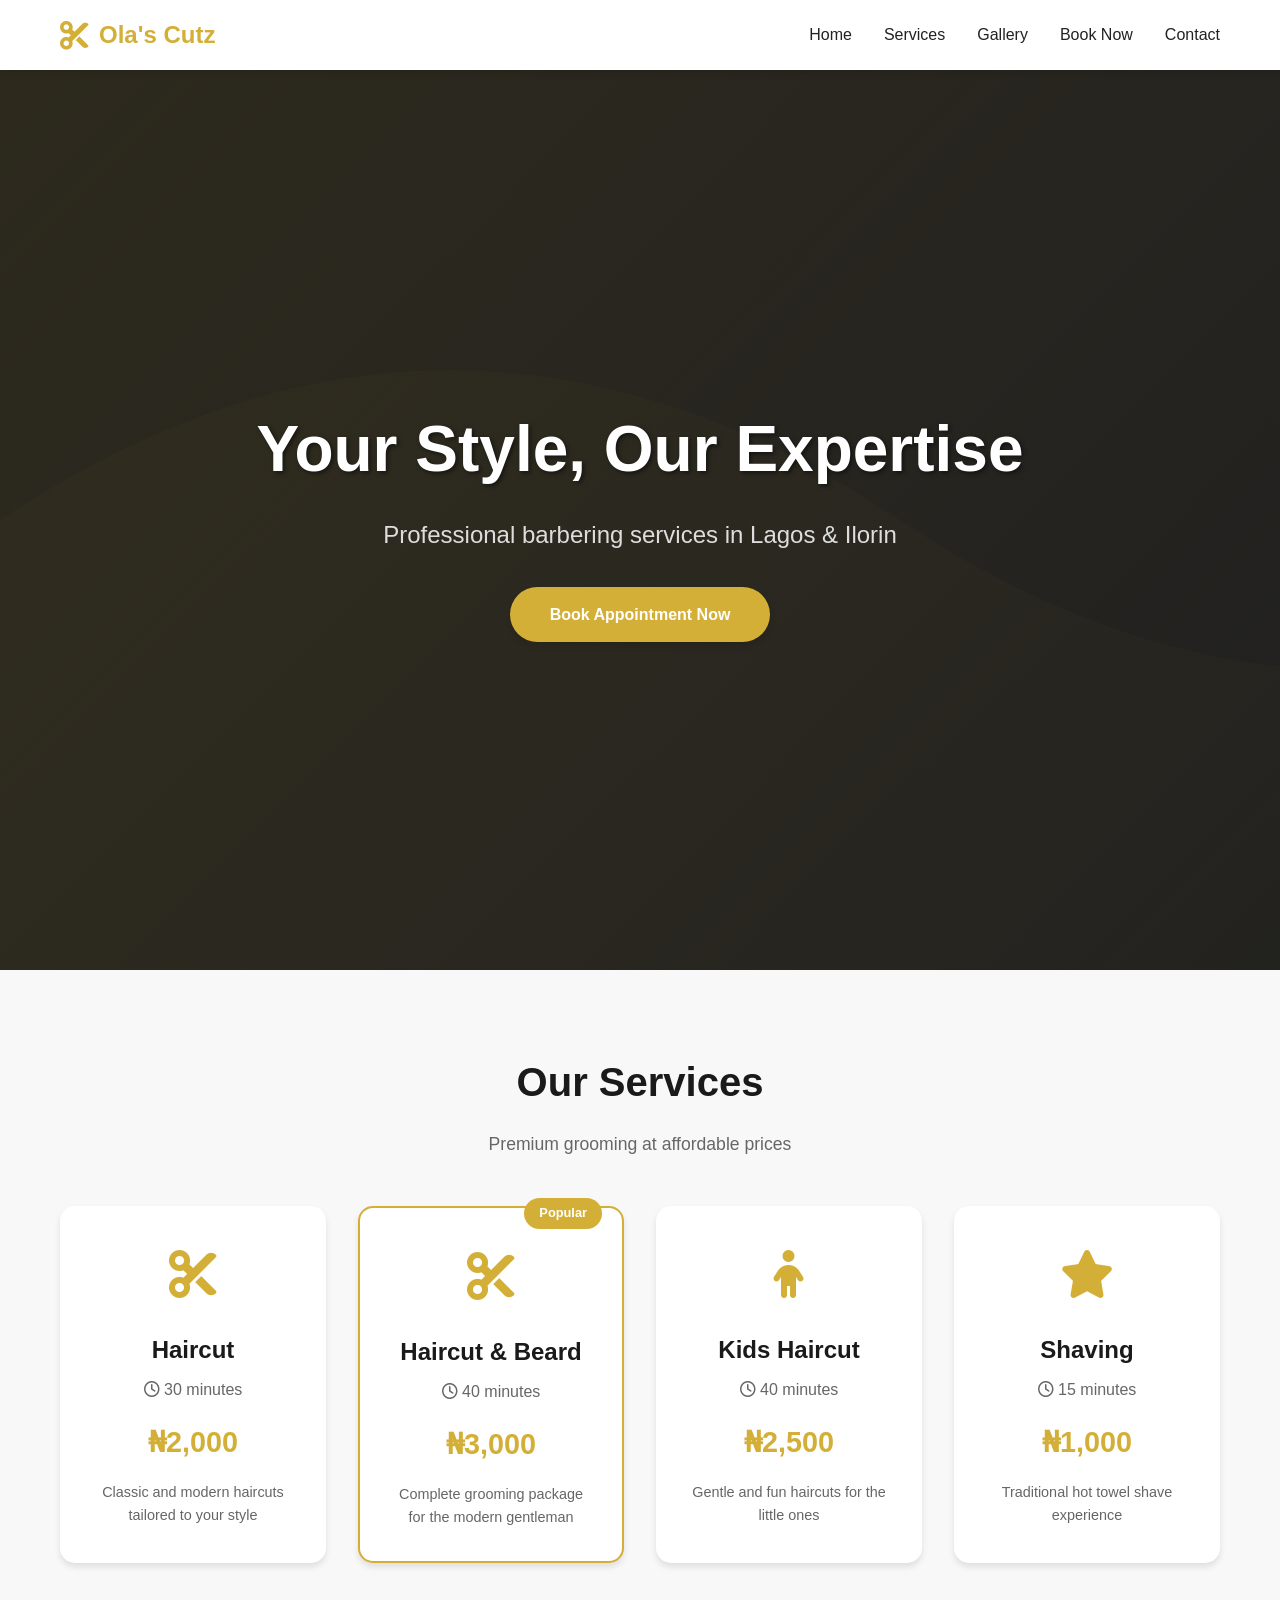
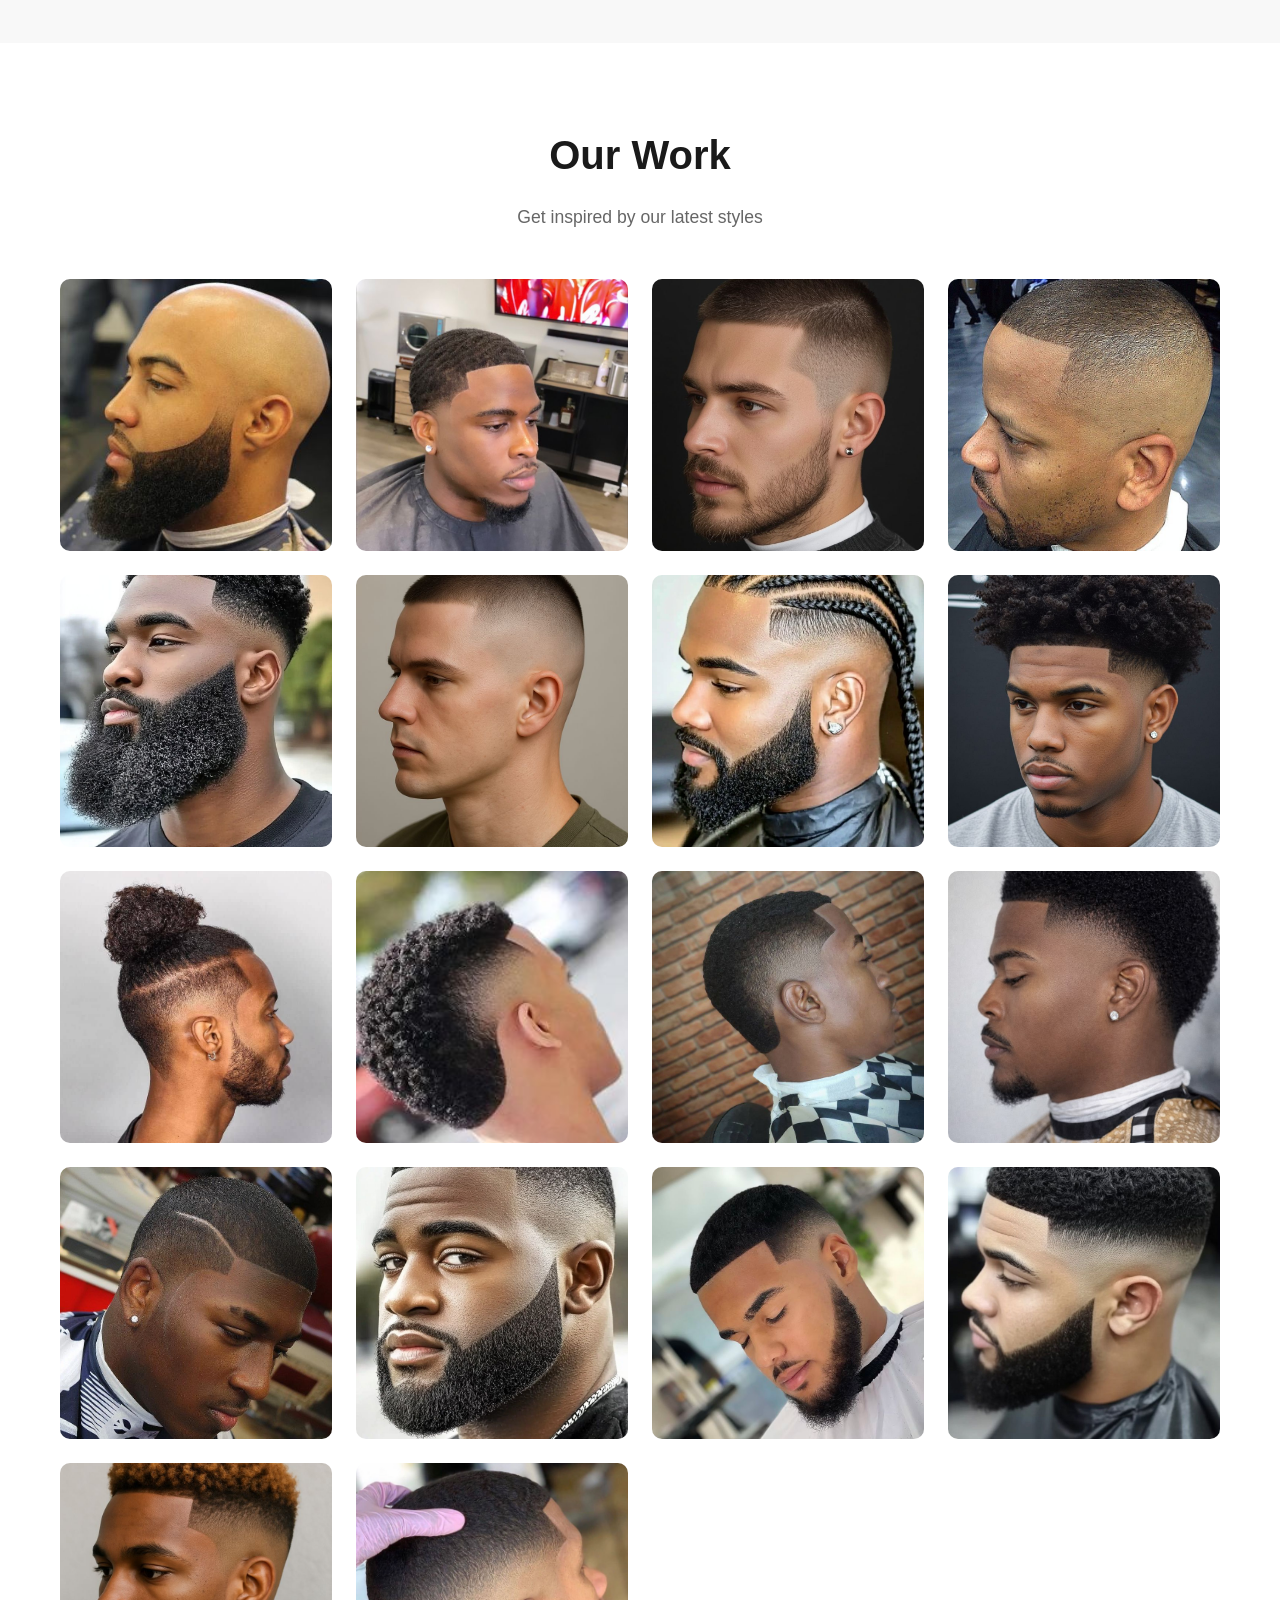
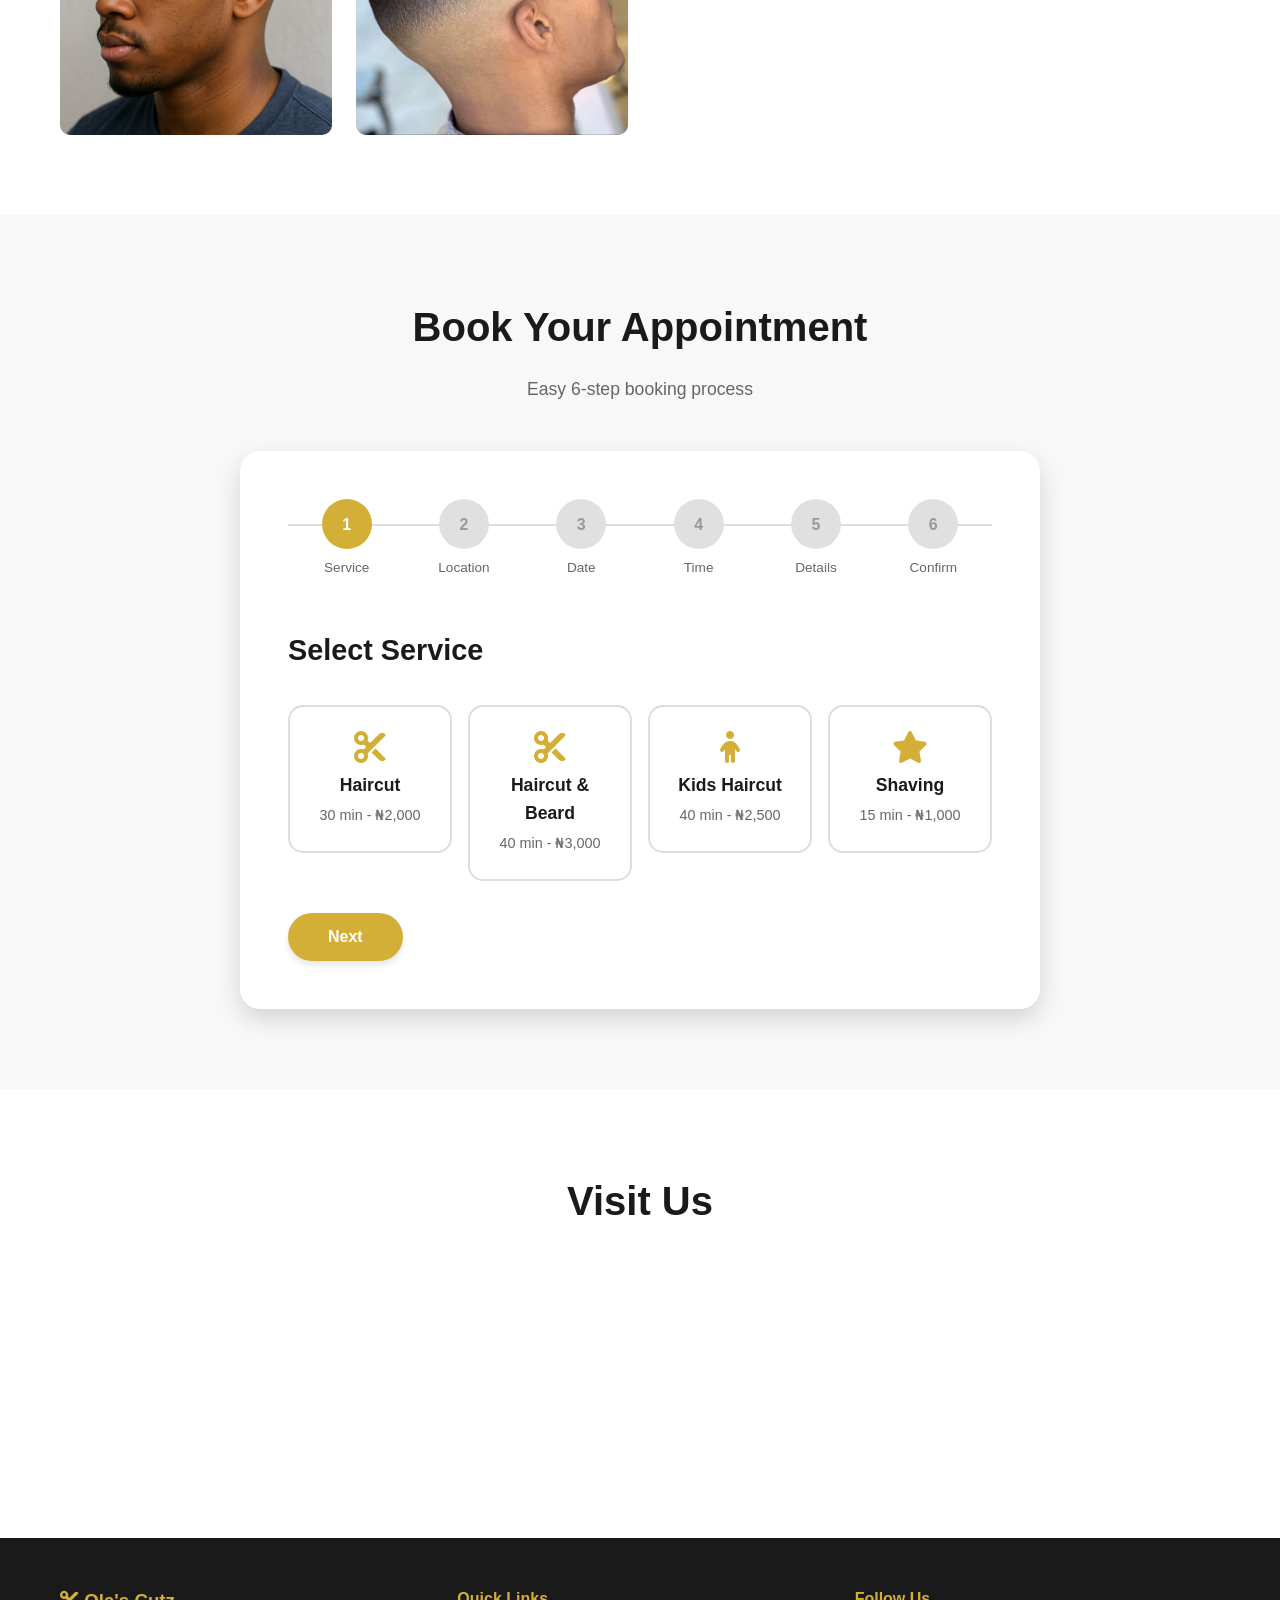
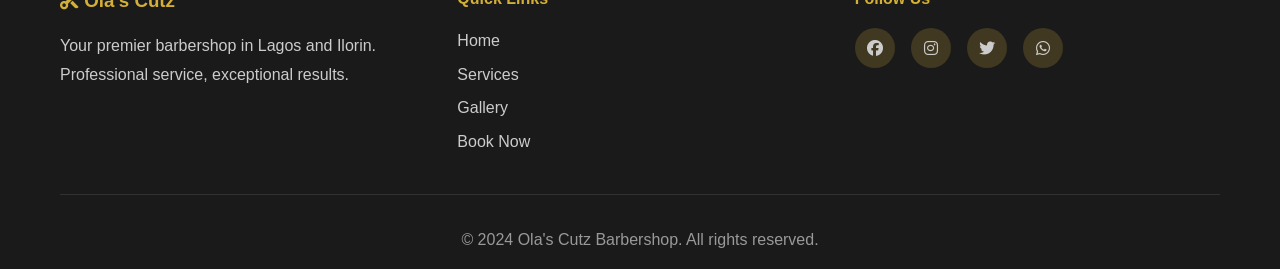
==== index.html @ 47288330 "Add files via upload" ====
<!DOCTYPE html>
<html lang="en">
<head>
    <meta charset="UTF-8">
    <meta name="viewport" content="width=device-width, initial-scale=1.0">
    <title>Ola's Cutz Barbershop - Book Your Appointment Online</title>
    <link rel="stylesheet" href="styles.css">
    <link rel="stylesheet" href="https://cdnjs.cloudflare.com/ajax/libs/font-awesome/6.4.0/css/all.min.css">
</head>
<body>
    <!-- Navigation -->
    <nav class="navbar">
        <div class="container">
            <div class="nav-wrapper">
                <div class="logo">
                    <i class="fas fa-cut"></i>
                    <span>Ola's Cutz</span>
                </div>
                <div class="nav-menu" id="navMenu">
                    <a href="#home" class="nav-link">Home</a>
                    <a href="#services" class="nav-link">Services</a>
                    <a href="#gallery" class="nav-link">Gallery</a>
                    <a href="#booking" class="nav-link">Book Now</a>
                    <a href="#contact" class="nav-link">Contact</a>
                </div>
                <button class="mobile-toggle" id="mobileToggle">
                    <span></span>
                    <span></span>
                    <span></span>
                </button>
            </div>
        </div>
    </nav>

    <!-- Hero Section -->
    <section class="hero" id="home">
        <div class="hero-overlay"></div>
        <div class="container">
            <div class="hero-content">
                <h1 class="hero-title">Your Style, Our Expertise</h1>
                <p class="hero-subtitle">Professional barbering services in Lagos & Ilorin</p>
                <a href="#booking" class="btn btn-primary">Book Appointment Now</a>
            </div>
        </div>
    </section>

    <!-- Services Section -->
    <section class="services" id="services">
        <div class="container">
            <h2 class="section-title">Our Services</h2>
            <p class="section-subtitle">Premium grooming at affordable prices</p>
            <div class="services-grid">
                <div class="service-card">
                    <div class="service-icon">
                        <i class="fas fa-scissors"></i>
                    </div>
                    <h3>Haircut</h3>
                    <p class="service-duration"><i class="far fa-clock"></i> 30 minutes</p>
                    <p class="service-price">₦2,000</p>
                    <p class="service-desc">Classic and modern haircuts tailored to your style</p>
                </div>
                <div class="service-card featured">
                    <div class="popular-badge">Popular</div>
                    <div class="service-icon">
                        <i class="fas fa-cut"></i>
                    </div>
                    <h3>Haircut & Beard</h3>
                    <p class="service-duration"><i class="far fa-clock"></i> 40 minutes</p>
                    <p class="service-price">₦3,000</p>
                    <p class="service-desc">Complete grooming package for the modern gentleman</p>
                </div>
                <div class="service-card">
                    <div class="service-icon">
                        <i class="fas fa-child"></i>
                    </div>
                    <h3>Kids Haircut</h3>
                    <p class="service-duration"><i class="far fa-clock"></i> 40 minutes</p>
                    <p class="service-price">₦2,500</p>
                    <p class="service-desc">Gentle and fun haircuts for the little ones</p>
                </div>
                <div class="service-card">
                    <div class="service-icon">
                        <i class="fas fa-star"></i>
                    </div>
                    <h3>Shaving</h3>
                    <p class="service-duration"><i class="far fa-clock"></i> 15 minutes</p>
                    <p class="service-price">₦1,000</p>
                    <p class="service-desc">Traditional hot towel shave experience</p>
                </div>
            </div>
        </div>
    </section>

    <!-- Gallery Section -->
    <section class="gallery" id="gallery">
        <div class="container">
            <h2 class="section-title">Our Work</h2>
            <p class="section-subtitle">Get inspired by our latest styles</p>
            <div class="gallery-grid" id="galleryGrid">
                <!-- Gallery images will be generated dynamically -->
            </div>
        </div>
    </section>

    <!-- Lightbox Modal -->
    <div class="lightbox" id="lightbox">
        <button class="lightbox-close" id="lightboxClose">&times;</button>
        <button class="lightbox-nav lightbox-prev" id="lightboxPrev">
            <i class="fas fa-chevron-left"></i>
        </button>
        <img src="" alt="Gallery Image" id="lightboxImg">
        <button class="lightbox-nav lightbox-next" id="lightboxNext">
            <i class="fas fa-chevron-right"></i>
        </button>
    </div>

    <!-- Booking Section -->
    <section class="booking" id="booking">
        <div class="container">
            <h2 class="section-title">Book Your Appointment</h2>
            <p class="section-subtitle">Easy 6-step booking process</p>
            
            <div class="booking-container">
                <!-- Progress Indicator -->
                <div class="progress-bar">
                    <div class="progress-step active" data-step="1">
                        <div class="step-number">1</div>
                        <div class="step-label">Service</div>
                    </div>
                    <div class="progress-step" data-step="2">
                        <div class="step-number">2</div>
                        <div class="step-label">Location</div>
                    </div>
                    <div class="progress-step" data-step="3">
                        <div class="step-number">3</div>
                        <div class="step-label">Date</div>
                    </div>
                    <div class="progress-step" data-step="4">
                        <div class="step-number">4</div>
                        <div class="step-label">Time</div>
                    </div>
                    <div class="progress-step" data-step="5">
                        <div class="step-number">5</div>
                        <div class="step-label">Details</div>
                    </div>
                    <div class="progress-step" data-step="6">
                        <div class="step-number">6</div>
                        <div class="step-label">Confirm</div>
                    </div>
                </div>

                <!-- Booking Form -->
                <div class="booking-form">
                    <!-- Step 1: Select Service -->
                    <div class="form-step active" data-step="1">
                        <h3>Select Service</h3>
                        <div class="service-options">
                            <label class="service-option">
                                <input type="radio" name="service" value="Haircut|30|2000">
                                <div class="option-content">
                                    <i class="fas fa-scissors"></i>
                                    <h4>Haircut</h4>
                                    <p>30 min - ₦2,000</p>
                                </div>
                            </label>
                            <label class="service-option">
                                <input type="radio" name="service" value="Haircut & Beard|40|3000">
                                <div class="option-content">
                                    <i class="fas fa-cut"></i>
                                    <h4>Haircut & Beard</h4>
                                    <p>40 min - ₦3,000</p>
                                </div>
                            </label>
                            <label class="service-option">
                                <input type="radio" name="service" value="Kids Haircut|40|2500">
                                <div class="option-content">
                                    <i class="fas fa-child"></i>
                                    <h4>Kids Haircut</h4>
                                    <p>40 min - ₦2,500</p>
                                </div>
                            </label>
                            <label class="service-option">
                                <input type="radio" name="service" value="Shaving|15|1000">
                                <div class="option-content">
                                    <i class="fas fa-star"></i>
                                    <h4>Shaving</h4>
                                    <p>15 min - ₦1,000</p>
                                </div>
                            </label>
                        </div>
                        <button class="btn btn-primary" onclick="nextStep(2)">Next</button>
                    </div>

                    <!-- Step 2: Select Location -->
                    <div class="form-step" data-step="2">
                        <h3>Choose Location</h3>
                        <div class="location-options">
                            <label class="location-option">
                                <input type="radio" name="location" value="Lagos|Akintunde Str, MTN Badagry Expressway, Lagos">
                                <div class="option-content">
                                    <i class="fas fa-map-marker-alt"></i>
                                    <h4>Lagos</h4>
                                    <p>Akintunde Str, MTN Badagry Expressway</p>
                                </div>
                            </label>
                            <label class="location-option">
                                <input type="radio" name="location" value="Ilorin|Oke Andi, Ilorin, Kwara State">
                                <div class="option-content">
                                    <i class="fas fa-map-marker-alt"></i>
                                    <h4>Ilorin</h4>
                                    <p>Oke Andi, Ilorin, Kwara State</p>
                                </div>
                            </label>
                        </div>
                        <div class="button-group">
                            <button class="btn btn-secondary" onclick="prevStep(1)">Back</button>
                            <button class="btn btn-primary" onclick="nextStep(3)">Next</button>
                        </div>
                    </div>

                    <!-- Step 3: Select Date -->
                    <div class="form-step" data-step="3">
                        <h3>Pick a Date</h3>
                        <div class="calendar-container">
                            <div class="calendar-header">
                                <button class="calendar-nav" id="prevMonth">
                                    <i class="fas fa-chevron-left"></i>
                                </button>
                                <h4 id="currentMonth"></h4>
                                <button class="calendar-nav" id="nextMonth">
                                    <i class="fas fa-chevron-right"></i>
                                </button>
                            </div>
                            <div class="calendar-days">
                                <div class="day-name">Sun</div>
                                <div class="day-name">Mon</div>
                                <div class="day-name">Tue</div>
                                <div class="day-name">Wed</div>
                                <div class="day-name">Thu</div>
                                <div class="day-name">Fri</div>
                                <div class="day-name">Sat</div>
                            </div>
                            <div class="calendar-dates" id="calendarDates"></div>
                        </div>
                        <input type="hidden" id="selectedDate" name="date">
                        <div class="button-group">
                            <button class="btn btn-secondary" onclick="prevStep(2)">Back</button>
                            <button class="btn btn-primary" onclick="nextStep(4)">Next</button>
                        </div>
                    </div>

                    <!-- Step 4: Select Time -->
                    <div class="form-step" data-step="4">
                        <h3>Choose Time Slot</h3>
                        <p class="time-info">Available times for <span id="selectedDateDisplay"></span></p>
                        <div class="time-slots" id="timeSlots">
                            <!-- Time slots will be generated dynamically -->
                        </div>
                        <input type="hidden" id="selectedTime" name="time">
                        <div class="button-group">
                            <button class="btn btn-secondary" onclick="prevStep(3)">Back</button>
                            <button class="btn btn-primary" onclick="nextStep(5)">Next</button>
                        </div>
                    </div>

                    <!-- Step 5: Enter Details -->
                    <div class="form-step" data-step="5">
                        <h3>Your Details</h3>
                        <div class="form-group">
                            <label for="customerName">
                                <i class="fas fa-user"></i> Full Name *
                            </label>
                            <input type="text" id="customerName" name="name" required placeholder="Enter your full name">
                        </div>
                        <div class="form-group">
                            <label for="customerPhone">
                                <i class="fas fa-phone"></i> Phone Number *
                            </label>
                            <input type="tel" id="customerPhone" name="phone" required placeholder="080XXXXXXXX">
                        </div>
                        <div class="form-group">
                            <label for="customerEmail">
                                <i class="fas fa-envelope"></i> Email (Optional)
                            </label>
                            <input type="email" id="customerEmail" name="email" placeholder="your@email.com">
                        </div>
                        <div class="form-group">
                            <label for="customerNotes">
                                <i class="fas fa-comment"></i> Special Requests (Optional)
                            </label>
                            <textarea id="customerNotes" name="notes" rows="3" placeholder="Any special instructions or requests?"></textarea>
                        </div>
                        <div class="button-group">
                            <button class="btn btn-secondary" onclick="prevStep(4)">Back</button>
                            <button class="btn btn-primary" onclick="nextStep(6)">Review Booking</button>
                        </div>
                    </div>

                    <!-- Step 6: Confirm Booking -->
                    <div class="form-step" data-step="6">
                        <h3>Confirm Your Booking</h3>
                        <div class="booking-summary">
                            <div class="summary-item">
                                <i class="fas fa-scissors"></i>
                                <div>
                                    <strong>Service</strong>
                                    <p id="summaryService"></p>
                                </div>
                            </div>
                            <div class="summary-item">
                                <i class="fas fa-map-marker-alt"></i>
                                <div>
                                    <strong>Location</strong>
                                    <p id="summaryLocation"></p>
                                </div>
                            </div>
                            <div class="summary-item">
                                <i class="fas fa-calendar"></i>
                                <div>
                                    <strong>Date</strong>
                                    <p id="summaryDate"></p>
                                </div>
                            </div>
                            <div class="summary-item">
                                <i class="fas fa-clock"></i>
                                <div>
                                    <strong>Time</strong>
                                    <p id="summaryTime"></p>
                                </div>
                            </div>
                            <div class="summary-item">
                                <i class="fas fa-user"></i>
                                <div>
                                    <strong>Name</strong>
                                    <p id="summaryName"></p>
                                </div>
                            </div>
                            <div class="summary-item">
                                <i class="fas fa-phone"></i>
                                <div>
                                    <strong>Phone</strong>
                                    <p id="summaryPhone"></p>
                                </div>
                            </div>
                            <div class="summary-total">
                                <strong>Total Price:</strong>
                                <span id="summaryPrice"></span>
                            </div>
                        </div>
                        <div class="button-group">
                            <button class="btn btn-secondary" onclick="prevStep(5)">Back</button>
                            <button class="btn btn-success" onclick="confirmBooking()">
                                <i class="fas fa-check"></i> Confirm Booking
                            </button>
                        </div>
                    </div>
                </div>
            </div>
        </div>
    </section>

    <!-- Confirmation Modal -->
    <div class="modal" id="confirmationModal">
        <div class="modal-content">
            <div class="modal-header">
                <i class="fas fa-check-circle"></i>
                <h2>Booking Confirmed!</h2>
            </div>
            <div class="modal-body">
                <p class="booking-reference">Booking Reference: <strong id="bookingRef"></strong></p>
                <div class="confirmation-details">
                    <h3>Appointment Details</h3>
                    <div class="detail-row">
                        <span>Service:</span>
                        <strong id="confirmService"></strong>
                    </div>
                    <div class="detail-row">
                        <span>Date:</span>
                        <strong id="confirmDate"></strong>
                    </div>
                    <div class="detail-row">
                        <span>Time:</span>
                        <strong id="confirmTime"></strong>
                    </div>
                    <div class="detail-row">
                        <span>Location:</span>
                        <strong id="confirmLocation"></strong>
                    </div>
                    <div class="detail-row">
                        <span>Address:</span>
                        <strong id="confirmAddress"></strong>
                    </div>
                    <div class="detail-row">
                        <span>Price:</span>
                        <strong id="confirmPrice"></strong>
                    </div>
                </div>
                <div class="whatsapp-notice">
                    <i class="fab fa-whatsapp"></i>
                    <p>A confirmation has been sent via WhatsApp. We'll see you soon!</p>
                </div>
            </div>
            <div class="modal-footer">
                <button class="btn btn-primary" onclick="closeModal()">Done</button>
            </div>
        </div>
    </div>

    <!-- Contact Section -->
    <section class="contact" id="contact">
        <div class="container">
            <h2 class="section-title">Visit Us</h2>
            <div class="contact-grid">
                <div class="contact-card">
                    <i class="fas fa-map-marker-alt"></i>
                    <h3>Lagos</h3>
                    <p>Akintunde Str, MTN Badagry Expressway, Lagos</p>
                </div>
                <div class="contact-card">
                    <i class="fas fa-map-marker-alt"></i>
                    <h3>Ilorin</h3>
                    <p>Oke Andi, Ilorin, Kwara State</p>
                </div>
                <div class="contact-card">
                    <i class="fas fa-phone"></i>
                    <h3>Call Us</h3>
                    <p>+234 701 603 7881</p>
                </div>
                <div class="contact-card">
                    <i class="fas fa-clock"></i>
                    <h3>Working Hours</h3>
                    <p>Mon - Sat: 9AM - 8PM<br>Sunday: Closed</p>
                </div>
            </div>
        </div>
    </section>

    <!-- Footer -->
    <footer class="footer">
        <div class="container">
            <div class="footer-content">
                <div class="footer-section">
                    <h3><i class="fas fa-cut"></i> Ola's Cutz</h3>
                    <p>Your premier barbershop in Lagos and Ilorin. Professional service, exceptional results.</p>
                </div>
                <div class="footer-section">
                    <h4>Quick Links</h4>
                    <a href="#home">Home</a>
                    <a href="#services">Services</a>
                    <a href="#gallery">Gallery</a>
                    <a href="#booking">Book Now</a>
                </div>
                <div class="footer-section">
                    <h4>Follow Us</h4>
                    <div class="social-links">
                        <a href="#"><i class="fab fa-facebook"></i></a>
                        <a href="#"><i class="fab fa-instagram"></i></a>
                        <a href="#"><i class="fab fa-twitter"></i></a>
                        <a href="#"><i class="fab fa-whatsapp"></i></a>
                    </div>
                </div>
            </div>
            <div class="footer-bottom">
                <p>&copy; 2024 Ola's Cutz Barbershop. All rights reserved.</p>
            </div>
        </div>
    </footer>

    <script src="booking.js"></script>
    <script src="gallery.js"></script>
    <script src="main.js"></script>
</body>
</html>
---- styles.css ----
/* ===== ROOT VARIABLES ===== */
:root {
    --primary-color: #D4AF37;
    --primary-dark: #B8941E;
    --secondary-color: #1a1a1a;
    --text-dark: #222;
    --text-light: #666;
    --bg-light: #f8f8f8;
    --white: #ffffff;
    --success: #10b981;
    --shadow: 0 4px 6px rgba(0, 0, 0, 0.1);
    --shadow-lg: 0 10px 25px rgba(0, 0, 0, 0.15);
    --transition: all 0.3s ease;
}

/* ===== RESET & BASE ===== */
* {
    margin: 0;
    padding: 0;
    box-sizing: border-box;
}

html {
    scroll-behavior: smooth;
}

body {
    font-family: 'Segoe UI', Tahoma, Geneva, Verdana, sans-serif;
    line-height: 1.6;
    color: var(--text-dark);
    background: var(--white);
}

.container {
    max-width: 1200px;
    margin: 0 auto;
    padding: 0 20px;
}

/* ===== NAVIGATION ===== */
.navbar {
    position: fixed;
    top: 0;
    width: 100%;
    background: var(--white);
    box-shadow: var(--shadow);
    z-index: 1000;
    transition: var(--transition);
}

.nav-wrapper {
    display: flex;
    justify-content: space-between;
    align-items: center;
    padding: 1rem 0;
}

.logo {
    display: flex;
    align-items: center;
    gap: 10px;
    font-size: 1.5rem;
    font-weight: bold;
    color: var(--primary-color);
}

.logo i {
    font-size: 1.8rem;
}

.nav-menu {
    display: flex;
    gap: 2rem;
}

.nav-link {
    color: var(--text-dark);
    text-decoration: none;
    font-weight: 500;
    transition: var(--transition);
    position: relative;
}

.nav-link::after {
    content: '';
    position: absolute;
    bottom: -5px;
    left: 0;
    width: 0;
    height: 2px;
    background: var(--primary-color);
    transition: var(--transition);
}

.nav-link:hover::after {
    width: 100%;
}

.nav-link:hover {
    color: var(--primary-color);
}

.mobile-toggle {
    display: none;
    flex-direction: column;
    gap: 5px;
    background: none;
    border: none;
    cursor: pointer;
}

.mobile-toggle span {
    width: 25px;
    height: 3px;
    background: var(--secondary-color);
    transition: var(--transition);
}

/* ===== HERO SECTION ===== */
.hero {
    position: relative;
    height: 100vh;
    display: flex;
    align-items: center;
    justify-content: center;
    background: linear-gradient(135deg, #1a1a1a 0%, #2d2d2d 100%);
    margin-top: 70px;
    overflow: hidden;
}

.hero::before {
    content: '';
    position: absolute;
    top: 0;
    left: 0;
    width: 100%;
    height: 100%;
    background: url('data:image/svg+xml,<svg xmlns="http://www.w3.org/2000/svg" viewBox="0 0 1200 600"><path d="M0,300 Q300,100 600,300 T1200,300 L1200,600 L0,600 Z" fill="%23D4AF37" opacity="0.1"/></svg>');
    background-size: cover;
    opacity: 0.3;
}

.hero-overlay {
    position: absolute;
    top: 0;
    left: 0;
    width: 100%;
    height: 100%;
    background: linear-gradient(135deg, rgba(212, 175, 55, 0.1), rgba(0, 0, 0, 0.3));
}

.hero-content {
    position: relative;
    z-index: 2;
    text-align: center;
    color: var(--white);
    animation: fadeInUp 1s ease;
}

.hero-title {
    font-size: 4rem;
    font-weight: 700;
    margin-bottom: 1rem;
    text-shadow: 2px 2px 4px rgba(0, 0, 0, 0.5);
}

.hero-subtitle {
    font-size: 1.5rem;
    margin-bottom: 2rem;
    color: #ddd;
}

/* ===== BUTTONS ===== */
.btn {
    display: inline-block;
    padding: 15px 40px;
    border: none;
    border-radius: 50px;
    font-size: 1rem;
    font-weight: 600;
    cursor: pointer;
    text-decoration: none;
    transition: var(--transition);
    text-align: center;
}

.btn-primary {
    background: var(--primary-color);
    color: var(--white);
    box-shadow: var(--shadow);
}

.btn-primary:hover {
    background: var(--primary-dark);
    transform: translateY(-2px);
    box-shadow: var(--shadow-lg);
}

.btn-secondary {
    background: #f0f0f0;
    color: var(--text-dark);
}

.btn-secondary:hover {
    background: #e0e0e0;
}

.btn-success {
    background: var(--success);
    color: var(--white);
}

.btn-success:hover {
    background: #0e9968;
    transform: translateY(-2px);
}

/* ===== SECTIONS ===== */
section {
    padding: 80px 0;
}

.section-title {
    text-align: center;
    font-size: 2.5rem;
    margin-bottom: 1rem;
    color: var(--secondary-color);
}

.section-subtitle {
    text-align: center;
    color: var(--text-light);
    font-size: 1.1rem;
    margin-bottom: 3rem;
}

/* ===== SERVICES SECTION ===== */
.services {
    background: var(--bg-light);
}

.services-grid {
    display: grid;
    grid-template-columns: repeat(auto-fit, minmax(250px, 1fr));
    gap: 2rem;
}

.service-card {
    background: var(--white);
    padding: 2rem;
    border-radius: 15px;
    box-shadow: var(--shadow);
    text-align: center;
    transition: var(--transition);
    position: relative;
}

.service-card:hover {
    transform: translateY(-10px);
    box-shadow: var(--shadow-lg);
}

.service-card.featured {
    border: 2px solid var(--primary-color);
}

.popular-badge {
    position: absolute;
    top: -10px;
    right: 20px;
    background: var(--primary-color);
    color: var(--white);
    padding: 5px 15px;
    border-radius: 20px;
    font-size: 0.8rem;
    font-weight: 600;
}

.service-icon {
    font-size: 3rem;
    color: var(--primary-color);
    margin-bottom: 1rem;
}

.service-card h3 {
    font-size: 1.5rem;
    margin-bottom: 0.5rem;
    color: var(--secondary-color);
}

.service-duration {
    color: var(--text-light);
    margin-bottom: 0.5rem;
}

.service-price {
    font-size: 1.8rem;
    font-weight: 700;
    color: var(--primary-color);
    margin: 1rem 0;
}

.service-desc {
    color: var(--text-light);
    font-size: 0.9rem;
}

/* ===== GALLERY SECTION ===== */
.gallery-grid {
    display: grid;
    grid-template-columns: repeat(auto-fill, minmax(250px, 1fr));
    gap: 1.5rem;
}

.gallery-item {
    position: relative;
    overflow: hidden;
    border-radius: 10px;
    cursor: pointer;
    aspect-ratio: 1;
}

.gallery-item img {
    width: 100%;
    height: 100%;
    object-fit: cover;
    transition: var(--transition);
}

.gallery-item:hover img {
    transform: scale(1.1);
}

.gallery-overlay {
    position: absolute;
    top: 0;
    left: 0;
    width: 100%;
    height: 100%;
    background: rgba(0, 0, 0, 0.7);
    display: flex;
    align-items: center;
    justify-content: center;
    opacity: 0;
    transition: var(--transition);
}

.gallery-item:hover .gallery-overlay {
    opacity: 1;
}

.gallery-overlay i {
    color: var(--white);
    font-size: 2rem;
}

/* ===== LIGHTBOX ===== */
.lightbox {
    position: fixed;
    top: 0;
    left: 0;
    width: 100%;
    height: 100%;
    background: rgba(0, 0, 0, 0.95);
    display: none;
    align-items: center;
    justify-content: center;
    z-index: 2000;
}

.lightbox.active {
    display: flex;
}

.lightbox img {
    max-width: 90%;
    max-height: 90%;
    border-radius: 10px;
}

.lightbox-close {
    position: absolute;
    top: 20px;
    right: 40px;
    font-size: 3rem;
    color: var(--white);
    background: none;
    border: none;
    cursor: pointer;
    transition: var(--transition);
}

.lightbox-close:hover {
    color: var(--primary-color);
}

.lightbox-nav {
    position: absolute;
    top: 50%;
    transform: translateY(-50%);
    background: rgba(255, 255, 255, 0.1);
    border: none;
    color: var(--white);
    font-size: 2rem;
    padding: 20px;
    cursor: pointer;
    border-radius: 50%;
    transition: var(--transition);
}

.lightbox-nav:hover {
    background: rgba(212, 175, 55, 0.3);
}

.lightbox-prev {
    left: 20px;
}

.lightbox-next {
    right: 20px;
}

/* ===== BOOKING SECTION ===== */
.booking {
    background: var(--bg-light);
}

.booking-container {
    max-width: 800px;
    margin: 0 auto;
    background: var(--white);
    padding: 3rem;
    border-radius: 20px;
    box-shadow: var(--shadow-lg);
}

/* Progress Bar */
.progress-bar {
    display: flex;
    justify-content: space-between;
    margin-bottom: 3rem;
    position: relative;
}

.progress-bar::before {
    content: '';
    position: absolute;
    top: 25px;
    left: 0;
    width: 100%;
    height: 2px;
    background: #ddd;
    z-index: 0;
}

.progress-step {
    display: flex;
    flex-direction: column;
    align-items: center;
    position: relative;
    z-index: 1;
    flex: 1;
}

.step-number {
    width: 50px;
    height: 50px;
    border-radius: 50%;
    background: #e0e0e0;
    color: #999;
    display: flex;
    align-items: center;
    justify-content: center;
    font-weight: 700;
    margin-bottom: 0.5rem;
    transition: var(--transition);
}

.progress-step.active .step-number,
.progress-step.completed .step-number {
    background: var(--primary-color);
    color: var(--white);
}

.step-label {
    font-size: 0.85rem;
    color: var(--text-light);
    text-align: center;
}

/* Form Steps */
.form-step {
    display: none;
}

.form-step.active {
    display: block;
    animation: fadeIn 0.5s ease;
}

.form-step h3 {
    font-size: 1.8rem;
    margin-bottom: 2rem;
    color: var(--secondary-color);
}

/* Service/Location Options */
.service-options,
.location-options {
    display: grid;
    grid-template-columns: repeat(auto-fit, minmax(150px, 1fr));
    gap: 1rem;
    margin-bottom: 2rem;
}

.service-option,
.location-option {
    position: relative;
    cursor: pointer;
}

.service-option input,
.location-option input {
    position: absolute;
    opacity: 0;
}

.option-content {
    border: 2px solid #ddd;
    border-radius: 15px;
    padding: 1.5rem;
    text-align: center;
    transition: var(--transition);
    background: var(--white);
}

.option-content i {
    font-size: 2rem;
    color: var(--primary-color);
    margin-bottom: 0.5rem;
}

.option-content h4 {
    font-size: 1.1rem;
    margin-bottom: 0.3rem;
    color: var(--secondary-color);
}

.option-content p {
    color: var(--text-light);
    font-size: 0.9rem;
}

.service-option input:checked + .option-content,
.location-option input:checked + .option-content {
    border-color: var(--primary-color);
    background: rgba(212, 175, 55, 0.1);
    transform: scale(1.05);
}

/* Calendar */
.calendar-container {
    background: var(--white);
    border-radius: 15px;
    padding: 1.5rem;
    box-shadow: var(--shadow);
    margin-bottom: 2rem;
}

.calendar-header {
    display: flex;
    justify-content: space-between;
    align-items: center;
    margin-bottom: 1.5rem;
}

.calendar-header h4 {
    font-size: 1.3rem;
    color: var(--secondary-color);
}

.calendar-nav {
    background: none;
    border: none;
    font-size: 1.5rem;
    color: var(--primary-color);
    cursor: pointer;
    padding: 5px 10px;
    transition: var(--transition);
}

.calendar-nav:hover {
    background: rgba(212, 175, 55, 0.1);
    border-radius: 5px;
}

.calendar-days {
    display: grid;
    grid-template-columns: repeat(7, 1fr);
    gap: 5px;
    margin-bottom: 10px;
}

.day-name {
    text-align: center;
    font-weight: 600;
    color: var(--text-light);
    padding: 10px;
    font-size: 0.9rem;
}

.calendar-dates {
    display: grid;
    grid-template-columns: repeat(7, 1fr);
    gap: 5px;
}

.calendar-date {
    aspect-ratio: 1;
    display: flex;
    align-items: center;
    justify-content: center;
    border-radius: 50%;
    cursor: pointer;
    transition: var(--transition);
    font-weight: 500;
}

.calendar-date:hover:not(.disabled):not(.other-month) {
    background: rgba(212, 175, 55, 0.2);
}

.calendar-date.selected {
    background: var(--primary-color);
    color: var(--white);
}

.calendar-date.disabled {
    color: #ccc;
    cursor: not-allowed;
}

.calendar-date.other-month {
    color: #ddd;
}

.calendar-date.today {
    border: 2px solid var(--primary-color);
}

/* Time Slots */
.time-info {
    color: var(--text-light);
    margin-bottom: 1.5rem;
}

.time-info span {
    font-weight: 600;
    color: var(--primary-color);
}

.time-slots {
    display: grid;
    grid-template-columns: repeat(auto-fill, minmax(120px, 1fr));
    gap: 1rem;
    margin-bottom: 2rem;
}

.time-slot {
    padding: 15px;
    border: 2px solid #ddd;
    border-radius: 10px;
    text-align: center;
    cursor: pointer;
    transition: var(--transition);
    font-weight: 500;
}

.time-slot:hover:not(.booked) {
    border-color: var(--primary-color);
    background: rgba(212, 175, 55, 0.1);
}

.time-slot.selected {
    background: var(--primary-color);
    color: var(--white);
    border-color: var(--primary-color);
}

.time-slot.booked {
    background: #f0f0f0;
    color: #999;
    cursor: not-allowed;
    text-decoration: line-through;
}

/* Form Groups */
.form-group {
    margin-bottom: 1.5rem;
}

.form-group label {
    display: block;
    margin-bottom: 0.5rem;
    font-weight: 600;
    color: var(--secondary-color);
}

.form-group input,
.form-group textarea {
    width: 100%;
    padding: 12px 15px;
    border: 2px solid #ddd;
    border-radius: 10px;
    font-size: 1rem;
    transition: var(--transition);
    font-family: inherit;
}

.form-group input:focus,
.form-group textarea:focus {
    outline: none;
    border-color: var(--primary-color);
}

/* Button Group */
.button-group {
    display: flex;
    gap: 1rem;
    justify-content: space-between;
}

.button-group .btn {
    flex: 1;
}

/* Booking Summary */
.booking-summary {
    background: var(--bg-light);
    padding: 2rem;
    border-radius: 15px;
    margin-bottom: 2rem;
}

.summary-item {
    display: flex;
    align-items: flex-start;
    gap: 1rem;
    margin-bottom: 1.5rem;
    padding-bottom: 1.5rem;
    border-bottom: 1px solid #ddd;
}

.summary-item:last-child {
    border-bottom: none;
    margin-bottom: 0;
    padding-bottom: 0;
}

.summary-item i {
    font-size: 1.5rem;
    color: var(--primary-color);
    margin-top: 5px;
}

.summary-item strong {
    display: block;
    color: var(--secondary-color);
    margin-bottom: 0.3rem;
}

.summary-item p {
    color: var(--text-light);
}

.summary-total {
    display: flex;
    justify-content: space-between;
    align-items: center;
    background: var(--white);
    padding: 1rem;
    border-radius: 10px;
    margin-top: 1rem;
    font-size: 1.3rem;
}

.summary-total strong {
    color: var(--secondary-color);
}

.summary-total span {
    color: var(--primary-color);
    font-weight: 700;
}

/* ===== MODAL ===== */
.modal {
    position: fixed;
    top: 0;
    left: 0;
    width: 100%;
    height: 100%;
    background: rgba(0, 0, 0, 0.8);
    display: none;
    align-items: center;
    justify-content: center;
    z-index: 3000;
}

.modal.active {
    display: flex;
}

.modal-content {
    background: var(--white);
    max-width: 600px;
    width: 90%;
    border-radius: 20px;
    overflow: hidden;
    animation: slideUp 0.5s ease;
}

.modal-header {
    background: var(--primary-color);
    color: var(--white);
    padding: 2rem;
    text-align: center;
}

.modal-header i {
    font-size: 4rem;
    margin-bottom: 1rem;
}

.modal-header h2 {
    font-size: 2rem;
}

.modal-body {
    padding: 2rem;
}

.booking-reference {
    text-align: center;
    padding: 1rem;
    background: var(--bg-light);
    border-radius: 10px;
    margin-bottom: 2rem;
}

.booking-reference strong {
    color: var(--primary-color);
    font-size: 1.2rem;
}

.confirmation-details h3 {
    margin-bottom: 1rem;
    color: var(--secondary-color);
}

.detail-row {
    display: flex;
    justify-content: space-between;
    padding: 0.8rem 0;
    border-bottom: 1px solid #eee;
}

.detail-row span {
    color: var(--text-light);
}

.detail-row strong {
    color: var(--secondary-color);
}

.whatsapp-notice {
    display: flex;
    align-items: center;
    gap: 1rem;
    background: #dcfce7;
    padding: 1rem;
    border-radius: 10px;
    margin-top: 1.5rem;
}

.whatsapp-notice i {
    font-size: 2rem;
    color: #25D366;
}

.whatsapp-notice p {
    color: #166534;
    margin: 0;
}

.modal-footer {
    padding: 1.5rem 2rem;
    background: var(--bg-light);
    text-align: center;
}

/* ===== CONTACT SECTION ===== */
.contact-grid {
    display: grid;
    grid-template-columns: repeat(auto-fit, minmax(250px, 1fr));
    gap: 2rem;
}

.contact-card {
    background: var(--white);
    padding: 2rem;
    border-radius: 15px;
    box-shadow: var(--shadow);
    text-align: center;
    transition: var(--transition);
}

.contact-card:hover {
    transform: translateY(-5px);
    box-shadow: var(--shadow-lg);
}

.contact-card i {
    font-size: 2.5rem;
    color: var(--primary-color);
    margin-bottom: 1rem;
}

.contact-card h3 {
    margin-bottom: 0.5rem;
    color: var(--secondary-color);
}

.contact-card p {
    color: var(--text-light);
}

/* ===== FOOTER ===== */
.footer {
    background: var(--secondary-color);
    color: var(--white);
    padding: 3rem 0 1rem;
}

.footer-content {
    display: grid;
    grid-template-columns: repeat(auto-fit, minmax(250px, 1fr));
    gap: 2rem;
    margin-bottom: 2rem;
}

.footer-section h3,
.footer-section h4 {
    margin-bottom: 1rem;
    color: var(--primary-color);
}

.footer-section p {
    color: #ccc;
    line-height: 1.8;
}

.footer-section a {
    display: block;
    color: #ccc;
    text-decoration: none;
    margin-bottom: 0.5rem;
    transition: var(--transition);
}

.footer-section a:hover {
    color: var(--primary-color);
    padding-left: 5px;
}

.social-links {
    display: flex;
    gap: 1rem;
}

.social-links a {
    display: flex;
    align-items: center;
    justify-content: center;
    width: 40px;
    height: 40px;
    background: rgba(212, 175, 55, 0.2);
    border-radius: 50%;
    transition: var(--transition);
}

.social-links a:hover {
    background: var(--primary-color);
    transform: translateY(-3px);
}

.footer-bottom {
    text-align: center;
    padding-top: 2rem;
    border-top: 1px solid rgba(255, 255, 255, 0.1);
    color: #999;
}

/* ===== ANIMATIONS ===== */
@keyframes fadeIn {
    from {
        opacity: 0;
    }
    to {
        opacity: 1;
    }
}

@keyframes fadeInUp {
    from {
        opacity: 0;
        transform: translateY(30px);
    }
    to {
        opacity: 1;
        transform: translateY(0);
    }
}

@keyframes slideUp {
    from {
        transform: translateY(50px);
        opacity: 0;
    }
    to {
        transform: translateY(0);
        opacity: 1;
    }
}

/* ===== RESPONSIVE DESIGN ===== */
@media (max-width: 768px) {
    .mobile-toggle {
        display: flex;
    }

    .nav-menu {
        position: fixed;
        top: 70px;
        left: -100%;
        width: 100%;
        flex-direction: column;
        background: var(--white);
        box-shadow: var(--shadow-lg);
        padding: 2rem;
        transition: var(--transition);
        gap: 1rem;
    }

    .nav-menu.active {
        left: 0;
    }

    .hero-title {
        font-size: 2.5rem;
    }

    .hero-subtitle {
        font-size: 1.2rem;
    }

    .section-title {
        font-size: 2rem;
    }

    .booking-container {
        padding: 1.5rem;
    }

    .progress-bar {
        overflow-x: auto;
        justify-content: flex-start;
        gap: 1rem;
    }

    .step-label {
        display: none;
    }

    .service-options,
    .location-options {
        grid-template-columns: 1fr;
    }

    .button-group {
        flex-direction: column;
    }

    .time-slots {
        grid-template-columns: repeat(auto-fill, minmax(100px, 1fr));
    }

    .lightbox-nav {
        padding: 15px;
        font-size: 1.5rem;
    }

    .lightbox-prev {
        left: 10px;
    }

    .lightbox-next {
        right: 10px;
    }
}

@media (max-width: 480px) {
    .hero {
        height: 70vh;
    }

    .hero-title {
        font-size: 2rem;
    }

    .services-grid,
    .contact-grid {
        grid-template-columns: 1fr;
    }

    .calendar-dates {
        font-size: 0.9rem;
    }

    .day-name {
        font-size: 0.8rem;
        padding: 5px;
    }
}
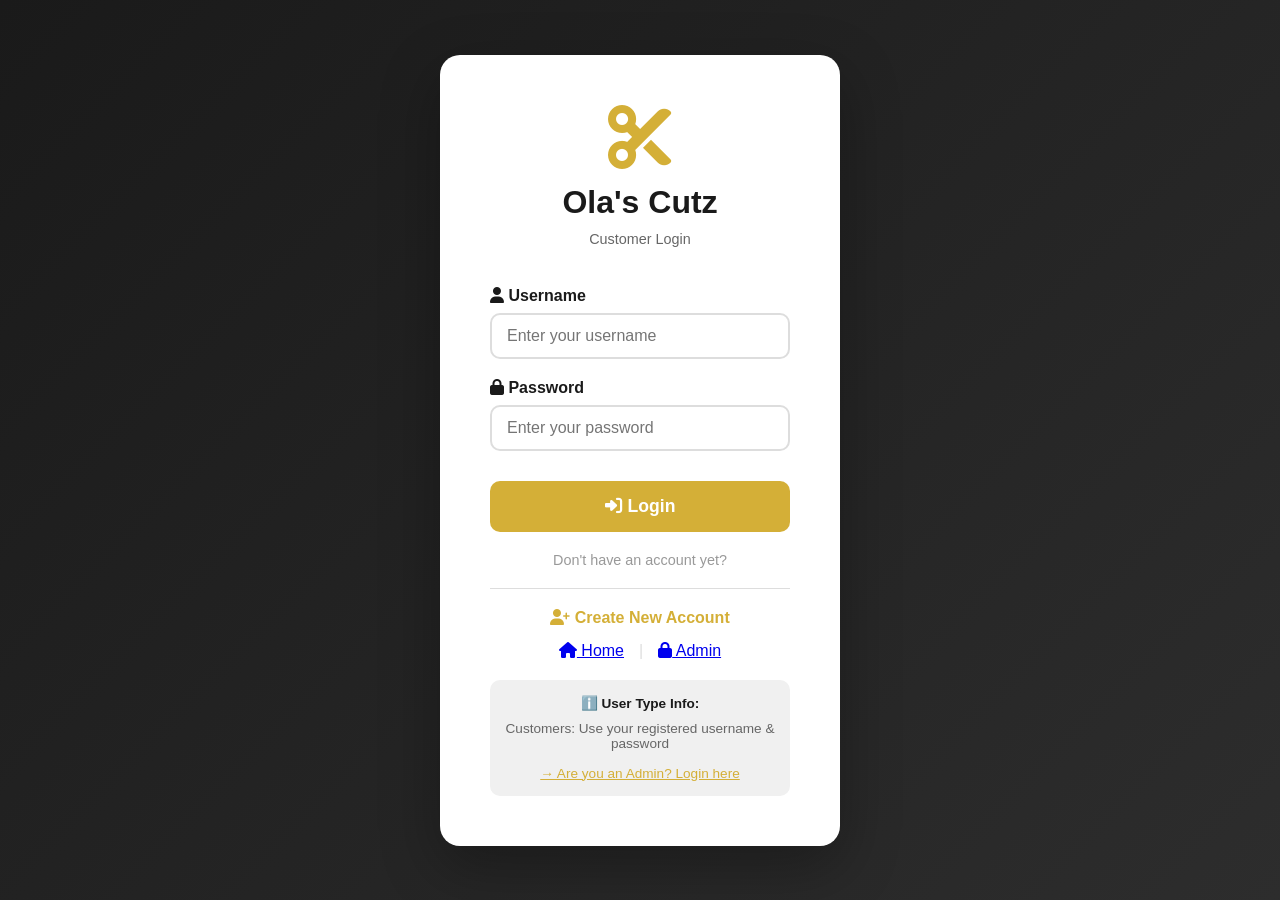
==== commit 2206c606: "Add files via upload" ====
--- a/index.html
+++ b/index.html
@@ -8,6 +8,16 @@
     <link rel="stylesheet" href="https://cdnjs.cloudflare.com/ajax/libs/font-awesome/6.4.0/css/all.min.css">
 </head>
 <body>
+    <script>
+        // ===== CHECK IF CUSTOMER IS LOGGED IN =====
+        // This must run BEFORE the page loads
+        
+        // Check if customer is logged in
+        if (localStorage.getItem('customerLoggedIn') !== 'true') {
+            // Not logged in - redirect to login page
+            window.location.href = 'customer-login.html';
+        }
+    </script>
     <!-- Navigation -->
     <nav class="navbar">
         <div class="container">
@@ -22,6 +32,12 @@
                     <a href="#gallery" class="nav-link">Gallery</a>
                     <a href="#booking" class="nav-link">Book Now</a>
                     <a href="#contact" class="nav-link">Contact</a>
+                    <span class="nav-user" id="navUser" style="color: #D4AF37; font-weight: 600;">
+                        <i class="fas fa-user-circle"></i> <span id="userName">Customer</span>
+                    </span>
+                    <button class="nav-link" onclick="logoutCustomer()" style="background: none; border: none; color: inherit; cursor: pointer;">
+                        <i class="fas fa-sign-out-alt"></i> Logout
+                    </button>
                 </div>
                 <button class="mobile-toggle" id="mobileToggle">
                     <span></span>
@@ -469,5 +485,44 @@
     <script src="booking.js"></script>
     <script src="gallery.js"></script>
     <script src="main.js"></script>
+
+    <script>
+        // ===== LOAD CUSTOMER INFO =====
+        function loadCustomerInfo() {
+            const customerName = localStorage.getItem('currentCustomerName');
+            if (customerName) {
+                document.getElementById('userName').textContent = customerName;
+                // Pre-fill customer name in booking form
+                document.getElementById('customerName').value = customerName;
+            }
+            
+            // Get customer's email and phone from their account
+            const customerId = localStorage.getItem('currentCustomerId');
+            if (customerId) {
+                const customers = JSON.parse(localStorage.getItem('customers')) || [];
+                const customer = customers.find(c => c.id === customerId);
+                
+                if (customer) {
+                    // Pre-fill phone and email
+                    document.getElementById('customerPhone').value = customer.phone || '';
+                    document.getElementById('customerEmail').value = customer.email || '';
+                }
+            }
+        }
+
+        // Load customer info when page loads
+        document.addEventListener('DOMContentLoaded', loadCustomerInfo);
+
+        // ===== LOGOUT FUNCTION =====
+        function logoutCustomer() {
+            if (confirm('Are you sure you want to logout?')) {
+                localStorage.removeItem('customerLoggedIn');
+                localStorage.removeItem('currentCustomerId');
+                localStorage.removeItem('currentCustomerName');
+                localStorage.removeItem('currentCustomerUsername');
+                window.location.href = 'customer-login.html';
+            }
+        }
+    </script>
 </body>
 </html>
